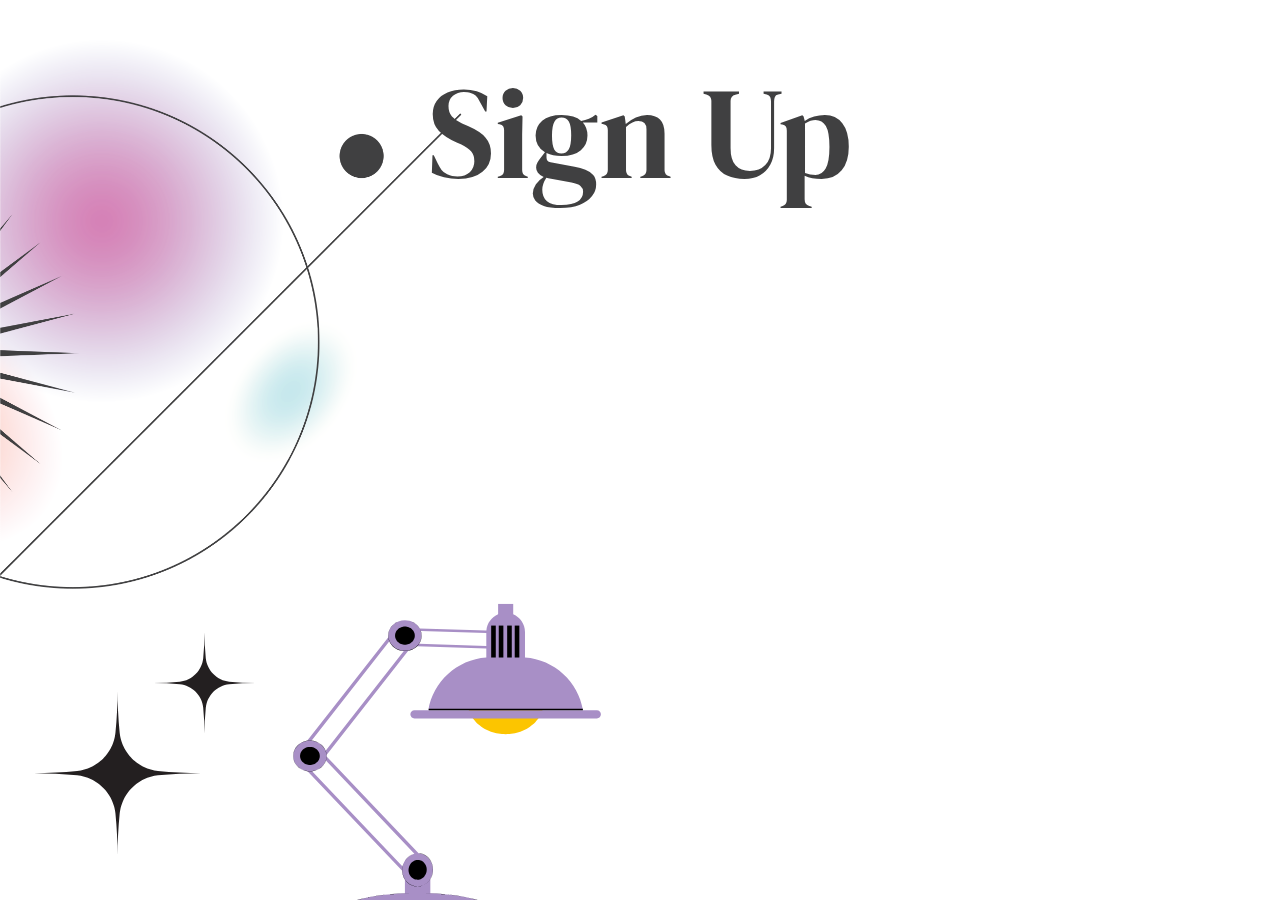
==== signup.html @ e18a43f2 "first upload to github" ====
<!DOCTYPE html>
<html>
<head>
<title>WriteUp</title>
<!-- Linking the html page to the css page -->
<link rel="stylesheet" href="signup.css"/>

<!-- Importing google fonts we're using 
Fun fact: this is an api call! A simple one, but an api call nonetheless. -->
<!-- For DM serif: -->
<link rel="preconnect" href="https://fonts.googleapis.com">
<link rel="preconnect" href="https://fonts.gstatic.com" crossorigin>
<link href="https://fonts.googleapis.com/css2?family=DM+Serif+Display:ital@0;1&display=swap" rel="stylesheet">
<!-- For Noto Sans: -->
<link rel="preconnect" href="https://fonts.googleapis.com">
<link rel="preconnect" href="https://fonts.gstatic.com" crossorigin>
<link href="https://fonts.googleapis.com/css2?family=DM+Serif+Display:ital@0;1&family=Noto+Sans:ital,wght@0,100..900;1,100..900&display=swap" rel="stylesheet">
</head>

<body>
    <div class ="content">
    <h1>Sign Up</h1>
    </div>
</body>


</html>
---- signup.css ----
body {
    background-image: url('./assets/signup/signupbackground.svg');
}

h1 {
    font-family: "DM Serif Display", serif;
    margin: 0px 0px 0px 0px;
    font-size: 800%;
    font-weight: 400;
    font-style: bold;
    color: #404041;
}

.content {
    text-align: center;
    margin-top: 45px;
    margin-bottom: 45px;
}
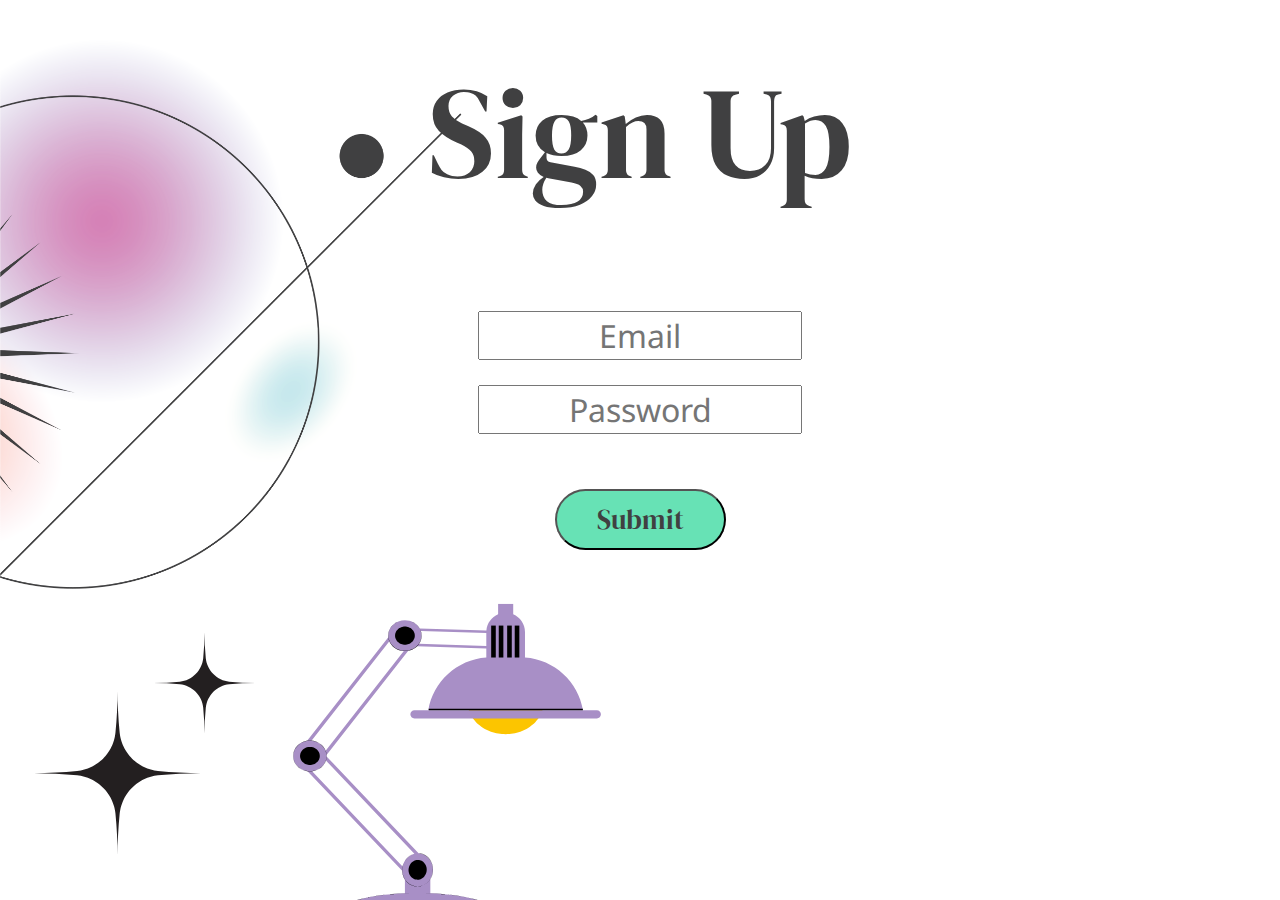
==== commit 2802b35f: "Brain is fried" ====
--- a/signup.html
+++ b/signup.html
@@ -1,7 +1,11 @@
 <!DOCTYPE html>
 <html>
 <head>
+    <meta charset="UTF-8">
+    <meta http-equiv="X-UA-Compatible" content="IE=edge">
+	<meta name="viewport" content="width=device-width, initial-scale=1.0">
 <title>WriteUp</title>
+
 <!-- Linking the html page to the css page -->
 <link rel="stylesheet" href="signup.css"/>
 
@@ -19,9 +23,16 @@
 
 <body>
     <div class ="content">
-    <h1>Sign Up</h1>
+        <h1>Sign Up</h1>
+        <div class="promptwindows" align="center">
+            <form action="/signup" method="post">
+                <input type="email" id="email" name="email" placeholder="Email"><br>
+                <input type="password" id="pw" name="pw" placeholder="Password"><br>
+                <button id="submitbtn" name="submitbtn">Submit</button>
+            </form>
+        </div>
     </div>
 </body>
 
-
+<!--<script src="src/index.js"></script>-->
 </html>--- a/signup.css
+++ b/signup.css
@@ -15,4 +15,42 @@
     text-align: center;
     margin-top: 45px;
     margin-bottom: 45px;
+}
+
+.promptwindows {
+
+    margin-top: 90px;
+}
+
+button {
+    border-radius: 70px;
+    color: #404041;
+    background-color: #67E2B5;
+    font-family: "DM Serif Display", serif;
+    outline: 2px;
+    display: inline;
+    font-size: 170%;
+    padding: 10px 40px 10px 40px;
+    margin: 30px 10px 20px 10px;
+}
+
+button:active {
+    size: 150%;
+}
+
+label {
+    font-family: "Noto Sans", sans-serif;
+    margin: 0px 0px 0px 0px;
+    font-size: 300%;
+    font-style: bold;
+    color:#404041;
+}
+
+input {
+    font-family: "Noto Sans", sans-serif;
+    text-align: center;
+    margin: 0px 0px 25px 0px;
+    font-size: 200%;
+    color:#404041;
+    width: 25%;
 }